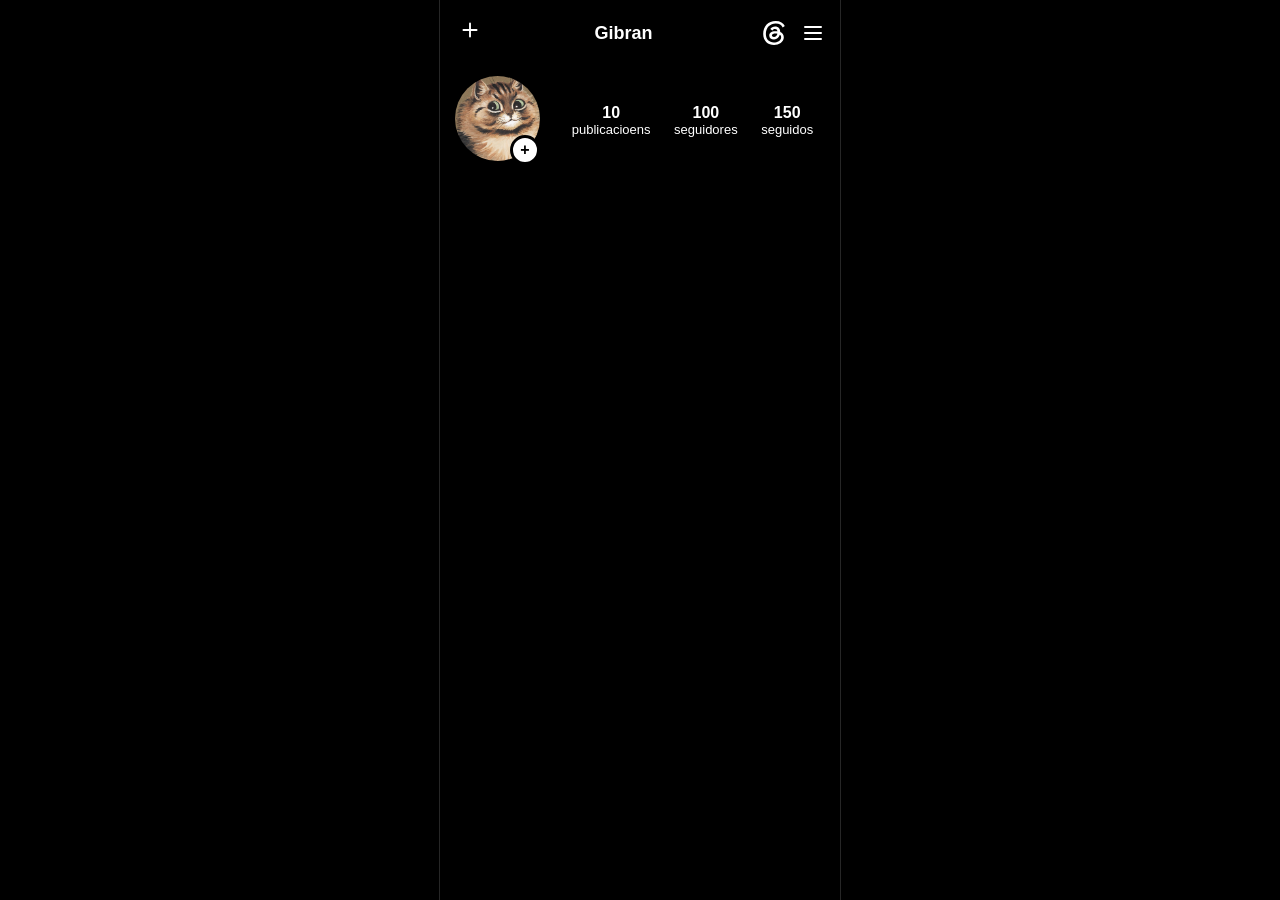
==== 23400611_Rivera_Romero_Gibran_Alonso/U3/instagram/index.html @ 4c6f278c "Actividades hechas el 22 - Oct y otros" ====
<!DOCTYPE html>
<html lang="es">
    <head>
        <meta charset="UTF-8">
        <title>Instagram</title>
        <link rel="stylesheet" href="./css/style.css">
    </head>
    <body>
        <main class="app-container">
            <nav class="nav-container">
                <div class="nav-left">
                    <svg xmlns="http://www.w3.org/2000/svg" width="30" fill="currentColor" class="bi bi-plus" viewBox="0 0 16 16"> <path d="M8 4a.5.5 0 0 1 .5.5v3h3a.5.5 0 0 1 0 1h-3v3a.5.5 0 0 1-1 0v-3h-3a.5.5 0 0 1 0-1h3v-3A.5.5 0 0 1 8 4" /> </svg>
                </div>
                <div class="nav-center">
                    Gibran
                </div>
                <div class="nav-right">
                    <svg aria-label="" class="x1lliihq x1n2onr6 x5n08af" fill="currentColor" height="24" role="img" viewBox="0 0 976.98 1082" width="24"> <title></title> <path class="xcslo1z" d="M770.347,500.347c-1.355-156.85-86.386-251.367-230.025-251.367-95.872,0-176.499,43.362-218.846,112.472l92.823,64.705c24.053-37.942,57.252-69.448,118.231-69.448,68.77,0,104.341,38.281,114.504,109.423-33.2-5.081-66.399-7.791-100.615-7.791-185.646,0-273.049,84.015-273.049,195.131,0,113.149,87.403,179.548,216.136,179.548,141.267,0,225.621-95.194,260.176-213.086,35.91,16.261,60.64,54.203,60.64,111.116,0,152.447-175.822,235.446-324.881,235.446-219.862,0-363.501-144.316-363.501-379.084,0-287.616,190.05-471.907,445.483-471.907,171.418,0,256.11,75.207,313.701,176.16l94.856-66.399C913.308,94.501,773.396,1,563.358,1,228.653,1,.999,238.478.999,583.008c0,315.057,222.911,497.992,488.507,497.992,219.523,0,441.418-128.055,441.418-347.24,0-114.504-65.721-190.389-160.577-233.413ZM485.441,718.854c-48.444,0-91.129-23.036-91.129-65.383,0-66.738,81.983-87.064,162.271-87.064,30.489,0,60.301,2.032,86.725,7.792-18.971,86.725-75.207,144.655-157.867,144.655Z"> </path> </svg>
                    <svg width="24" viewBox="0 0 24 24" fill="none" xmlns="http://www.w3.org/2000/svg" stroke="#ffffff"><g id="SVGRepo_bgCarrier" stroke-width="0"></g><g id="SVGRepo_tracerCarrier" stroke-linecap="round" stroke-linejoin="round"></g><g id="SVGRepo_iconCarrier"> <path d="M4 18L20 18" stroke="#ffffff" stroke-width="2" stroke-linecap="round"></path> <path d="M4 12L20 12" stroke="#ffffff" stroke-width="2" stroke-linecap="round"></path> <path d="M4 6L20 6" stroke="#ffffff" stroke-width="2" stroke-linecap="round"></path> </g></svg>
                </div>
            </nav>

            <header>
                <div class="profile-header">
                    <div class="profile-pic-containter">
                        <img class="profile-pic" src="img/profile_picture.jpg">
                        <div class="add-story-btn">+</div>
                    </div>
                        <div class="profile-stats">
                        <div class="stat-item">
                        <strong>10</strong>
                            <span>publicacioens</span>
                        </div>
                        <div class="stat-item">
                            <strong>100</strong>
                            <span>seguidores</span>
                        </div>
                        <div class="stat-item">
                            <strong>150</strong>
                            <span>seguidos</span>
                    </div>
                </div>
                    </div>
            </header>
        </main>
    </body>
</html>
---- 23400611_Rivera_Romero_Gibran_Alonso/U3/instagram/css/style.css ----
* {
    margin: 0;
    padding: 0;
}

body {
    background-color: black;
    color: white;
    font-family: Arial, Helvetica, sans-serif;
}

.app-container {
    max-width: 400px;
    margin: 0 auto;
    border-left: 1px solid #262626;
    border-right: 1px solid #262626;
    min-height: 100vh;
}

.nav-container {
    display: flex;
    justify-content: space-between;
    align-items: center;
    padding: 15px;
    font-size: 22px;
}

.nav-center {
    font-size: 18px;
    font-weight: bold;
}

.nav-right {
    display: flex;
    gap: 15px;
}

.profile-header {
    display: flex;
    align-items: center;
    padding: 10px 15px 20px 15px;
    gap: 20px;
}

.profile-pic-containter {
    position: relative;
    flex-shrink: 0;
}

.profile-pic {
    width: 85px;
    height: 85px;
    border-radius: 50px;
    object-fit: cover;
}

.add-story-btn {
    position: absolute;
    bottom: 0;
    right: 0;
    background-color: white;
    color: black;
    width: 24px;
    height: 24px;
    display: flex;
    justify-content: center;
    align-items: center;
    font-size: 16px;
    font-weight: bold;
    border: 3px solid black;
    border-radius: 50%;
}

.profile-stats {
    display: flex;
    justify-content: space-around;
    width: 100%;
}

.stat-item {
    display: flex;
    flex-direction: column;
    align-items: center;
    font-size: 13px;
}

.stat-item strong {
    font-size: 16px;
}
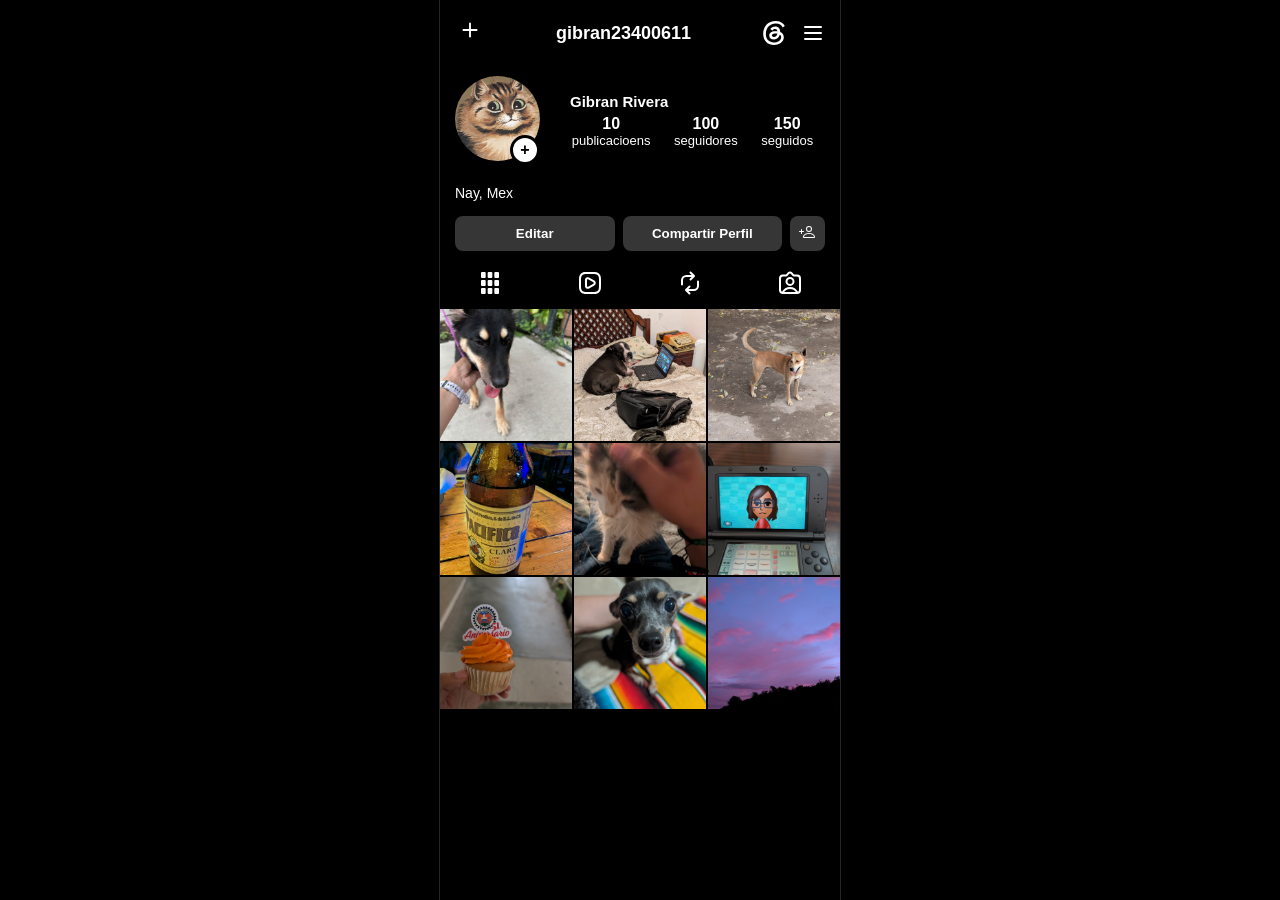
==== commit 461eae19: "Clase del 22 - Oct" ====
--- a/23400611_Rivera_Romero_Gibran_Alonso/U3/instagram/index.html
+++ b/23400611_Rivera_Romero_Gibran_Alonso/U3/instagram/index.html
@@ -12,7 +12,7 @@
                     <svg xmlns="http://www.w3.org/2000/svg" width="30" fill="currentColor" class="bi bi-plus" viewBox="0 0 16 16"> <path d="M8 4a.5.5 0 0 1 .5.5v3h3a.5.5 0 0 1 0 1h-3v3a.5.5 0 0 1-1 0v-3h-3a.5.5 0 0 1 0-1h3v-3A.5.5 0 0 1 8 4" /> </svg>
                 </div>
                 <div class="nav-center">
-                    Gibran
+                    gibran23400611
                 </div>
                 <div class="nav-right">
                     <svg aria-label="" class="x1lliihq x1n2onr6 x5n08af" fill="currentColor" height="24" role="img" viewBox="0 0 976.98 1082" width="24"> <title></title> <path class="xcslo1z" d="M770.347,500.347c-1.355-156.85-86.386-251.367-230.025-251.367-95.872,0-176.499,43.362-218.846,112.472l92.823,64.705c24.053-37.942,57.252-69.448,118.231-69.448,68.77,0,104.341,38.281,114.504,109.423-33.2-5.081-66.399-7.791-100.615-7.791-185.646,0-273.049,84.015-273.049,195.131,0,113.149,87.403,179.548,216.136,179.548,141.267,0,225.621-95.194,260.176-213.086,35.91,16.261,60.64,54.203,60.64,111.116,0,152.447-175.822,235.446-324.881,235.446-219.862,0-363.501-144.316-363.501-379.084,0-287.616,190.05-471.907,445.483-471.907,171.418,0,256.11,75.207,313.701,176.16l94.856-66.399C913.308,94.501,773.396,1,563.358,1,228.653,1,.999,238.478.999,583.008c0,315.057,222.911,497.992,488.507,497.992,219.523,0,441.418-128.055,441.418-347.24,0-114.504-65.721-190.389-160.577-233.413ZM485.441,718.854c-48.444,0-91.129-23.036-91.129-65.383,0-66.738,81.983-87.064,162.271-87.064,30.489,0,60.301,2.032,86.725,7.792-18.971,86.725-75.207,144.655-157.867,144.655Z"> </path> </svg>
@@ -26,22 +26,81 @@
                         <img class="profile-pic" src="img/profile_picture.jpg">
                         <div class="add-story-btn">+</div>
                     </div>
+                    <div class="profile-info">
+                        <h1 class="name">Gibran Rivera</h1>
                         <div class="profile-stats">
-                        <div class="stat-item">
-                        <strong>10</strong>
-                            <span>publicacioens</span>
+                            <div class="stat-item">
+                            <strong>10</strong>
+                                <span>publicacioens</span>
+                            </div>
+                            <div class="stat-item">
+                                <strong>100</strong>
+                                <span>seguidores</span>
+                            </div>
+                            <div class="stat-item">
+                                <strong>150</strong>
+                                <span>seguidos</span>
+                            </div>
                         </div>
-                        <div class="stat-item">
-                            <strong>100</strong>
-                            <span>seguidores</span>
-                        </div>
-                        <div class="stat-item">
-                            <strong>150</strong>
-                            <span>seguidos</span>
                     </div>
                 </div>
-                    </div>
             </header>
+
+            <section class="profile-bio">
+                <p class="bio">Nay, Mex</p>
+                <div class="action-buttons">
+                   <button class="btn">Editar</button> 
+                   <button class="btn">Compartir Perfil</button>
+                   <button class="btn icon-btn">
+                    <svg xmlns="http://www.w3.org/2000/svg" width="16" height="16" fill="currentColor" class="bi bi-person-plus" viewBox="0 0 16 16"> <path d="M6 8a3 3 0 1 0 0-6 3 3 0 0 0 0 6m2-3a2 2 0 1 1-4 0 2 2 0 0 1 4 0m4 8c0 1-1 1-1 1H1s-1 0-1-1 1-4 6-4 6 3 6 4m-1-.004c-.001-.246-.154-.986-.832-1.664C9.516 10.68 8.289 10 6 10s-3.516.68-4.168 1.332c-.678.678-.83 1.418-.832 1.664z" /> <path fill-rule="evenodd" d="M13.5 5a.5.5 0 0 1 .5.5V7h1.5a.5.5 0 0 1 0 1H14v1.5a.5.5 0 0 1-1 0V8h-1.5a.5.5 0 0 1 0-1H13V5.5a.5.5 0 0 1 .5-.5" /> </svg>
+                   </button> 
+                </div>
+            </section>
+
+            <section class="profile-tabs">
+                <div class="tab">
+                    <svg aria-label="Publicaciones" class="x1lliihq x1n2onr6 xyb1xck" fill="currentColor" height="24" role="img" viewBox="0 0 24 24" width="24"> <title>Publicaciones</title> <rect height="6" rx="1" ry="1" width="4.667" x="3" y="1"></rect> <rect height="6" rx="1" ry="1" width="4.667" x="16.333" y="1"></rect> <rect height="6" rx="1" ry="1" width="4.667" x="9.667" y="1"></rect> <rect height="6" rx="1" ry="1" width="4.667" x="3" y="9"></rect> <rect height="6" rx="1" ry="1" width="4.667" x="16.333" y="9"></rect> <rect height="6" rx="1" ry="1" width="4.667" x="9.667" y="9"></rect> <rect height="6" rx="1" ry="1" width="4.667" x="3" y="17"></rect> <rect height="6" rx="1" ry="1" width="4.667" x="16.333" y="17"></rect> <rect height="6" rx="1" ry="1" width="4.667" x="9.667" y="17"></rect> </svg>
+                </div>
+                <div class="tab">
+                    <svg aria-label="Reels" class="x1lliihq x1n2onr6 x5n08af" fill="currentColor" height="24" role="img" viewBox="0 0 24 24" width="24"> <title>Reels</title> <path d="M22.935 7.468c-.063-1.36-.307-2.142-.512-2.67a5.341 5.341 0 0 0-1.27-1.95 5.345 5.345 0 0 0-1.95-1.27c-.53-.206-1.311-.45-2.672-.513C15.333 1.012 14.976 1 12 1s-3.333.012-4.532.065c-1.36.063-2.142.307-2.67.512-.77.298-1.371.69-1.95 1.27a5.36 5.36 0 0 0-1.27 1.95c-.206.53-.45 1.311-.513 2.672C1.012 8.667 1 9.024 1 12s.012 3.333.065 4.532c.063 1.36.307 2.142.512 2.67.297.77.69 1.372 1.27 1.95.58.581 1.181.974 1.95 1.27.53.206 1.311.45 2.672.513C8.667 22.988 9.024 23 12 23s3.333-.012 4.532-.065c1.36-.063 2.142-.307 2.67-.512a5.33 5.33 0 0 0 1.95-1.27 5.356 5.356 0 0 0 1.27-1.95c.206-.53.45-1.311.513-2.672.053-1.198.065-1.555.065-4.531s-.012-3.333-.065-4.532Zm-1.998 8.972c-.05 1.07-.228 1.652-.38 2.04-.197.51-.434.874-.82 1.258a3.362 3.362 0 0 1-1.258.82c-.387.151-.97.33-2.038.379-1.162.052-1.51.063-4.441.063s-3.28-.01-4.44-.063c-1.07-.05-1.652-.228-2.04-.38a3.354 3.354 0 0 1-1.258-.82 3.362 3.362 0 0 1-.82-1.258c-.151-.387-.33-.97-.379-2.038C3.011 15.28 3 14.931 3 12s.01-3.28.063-4.44c.05-1.07.228-1.652.38-2.04.197-.51.434-.875.82-1.26a3.372 3.372 0 0 1 1.258-.819c.387-.15.97-.329 2.038-.378C8.72 3.011 9.069 3 12 3s3.28.01 4.44.063c1.07.05 1.652.228 2.04.38.51.197.874.433 1.258.82.385.382.622.747.82 1.258.151.387.33.97.379 2.038C20.989 8.72 21 9.069 21 12s-.01 3.28-.063 4.44Zm-4.584-6.828-5.25-3a2.725 2.725 0 0 0-2.745.01A2.722 2.722 0 0 0 6.988 9v6c0 .992.512 1.88 1.37 2.379.432.25.906.376 1.38.376.468 0 .937-.123 1.365-.367l5.25-3c.868-.496 1.385-1.389 1.385-2.388s-.517-1.892-1.385-2.388Zm-.993 3.04-5.25 3a.74.74 0 0 1-.748-.003.74.74 0 0 1-.374-.649V9a.74.74 0 0 1 .374-.65.737.737 0 0 1 .748-.002l5.25 3c.341.196.378.521.378.652s-.037.456-.378.651Z"> </path> </svg>
+                </div>
+                <div class="tab">
+                    <svg viewBox="0 0 24 24" width="24" height="24" fill="currentColor" role="img" title="Reposts" class="x14rh7hd" style="--x-color: rgb(var(--ig-secondary-icon));"> <title>Reposts</title> <path d="M19.998 9.497a1 1 0 0 0-1 1v4.228a3.274 3.274 0 0 1-3.27 3.27h-5.313l1.791-1.787a1 1 0 0 0-1.412-1.416L7.29 18.287a1.004 1.004 0 0 0-.294.707v.001c0 .023.012.042.013.065a.923.923 0 0 0 .281.643l3.502 3.504a1 1 0 0 0 1.414-1.414l-1.797-1.798h5.318a5.276 5.276 0 0 0 5.27-5.27v-4.228a1 1 0 0 0-1-1zm-6.41-3.496-1.795 1.795a1 1 0 1 0 1.414 1.414l3.5-3.5a1.003 1.003 0 0 0 0-1.417l-3.5-3.5a1 1 0 0 0-1.414 1.414l1.794 1.794H8.27A5.277 5.277 0 0 0 3 9.271V13.5a1 1 0 0 0 2 0V9.271a3.275 3.275 0 0 1 3.271-3.27z"> </path> </svg>  
+                </div>
+                <div class="tab">
+                    <svg aria-label="Etiquetas" class="x1lliihq x1n2onr6 x1cp0k07" fill="currentColor" height="24" role="img" viewBox="0 0 24 24" width="24"> <title>Etiquetas</title> <path d="M21 7.48a2 2 0 0 0-2-2h-3.046a2.002 2.002 0 0 1-1.506-.683l-1.695-1.939a1 1 0 0 0-1.506 0L9.552 4.797c-.38.434-.93.682-1.506.682H5a2 2 0 0 0-2 2V19l.01.206A2 2 0 0 0 5 21h14a2 2 0 0 0 2-2V7.48ZM23 19a4 4 0 0 1-4 4H5a4 4 0 0 1-3.995-3.794L1 19V7.48a4 4 0 0 1 4-4h3.046l1.696-1.94a3 3 0 0 1 4.516 0l1.696 1.94H19a4 4 0 0 1 4 4V19Z" fill="currentColor"></path> <path d="M14.5 10.419a2.5 2.5 0 1 0-5 0 2.5 2.5 0 0 0 5 0Zm2 0a4.5 4.5 0 1 1-9 0 4.5 4.5 0 0 1 9 0ZM12 16.003c3.511 0 6.555 1.99 8.13 4.906a1 1 0 0 1-1.76.95c-1.248-2.31-3.64-3.857-6.37-3.857S6.878 19.55 5.63 21.86a1 1 0 0 1-1.76-.951c1.575-2.915 4.618-4.906 8.13-4.906Z" fill="currentColor"></path> </svg>
+                </div>
+            </section>
+
+            <section class="gallery">
+                <div class="post">
+                    <img src="./img/1.jpg">
+                </div>
+                <div class="post">
+                    <img src="./img/2.jpg">
+                </div>
+                <div class="post">
+                    <img src="./img/3.jpg">
+                </div>
+                <div class="post">
+                    <img src="./img/4.jpg">
+                </div>
+                <div class="post">
+                    <img src="./img/5.jpg">
+                </div>
+                <div class="post">
+                    <img src="./img/6.jpg">
+                </div>
+                <div class="post">
+                    <img src="./img/7.jpg">
+                </div>
+                <div class="post">
+                    <img src="./img/8.jpg">
+                </div>
+                <div class="post">
+                    <img src="./img/9.jpg">
+                </div>
+            </section>
         </main>
     </body>
 </html>
--- a/23400611_Rivera_Romero_Gibran_Alonso/U3/instagram/css/style.css
+++ b/23400611_Rivera_Romero_Gibran_Alonso/U3/instagram/css/style.css
@@ -71,6 +71,18 @@
     border-radius: 50%;
 }
 
+.profile-info {
+    flex: 1;
+    min-width: 0;
+}
+
+.name {
+    font-size: 15px;
+    font-weight: bold;
+    margin-bottom: 5px;
+    margin-left: 10px;
+}
+
 .profile-stats {
     display: flex;
     justify-content: space-around;
@@ -86,4 +98,58 @@
 
 .stat-item strong {
     font-size: 16px;
+}
+
+.profile-bio {
+    padding: 0 15px 20px 15px;
+}
+
+.bio {
+    font-size: 14px;
+    margin-bottom: 15px;
+}
+
+.action-buttons {
+    display: flex;
+    gap: 8px;
+}
+
+.btn {
+    flex: 1;
+    background-color: #363636;
+    color: white;
+    border: none;
+    padding: 8px 0;
+    border-radius: 8px;
+    font-weight: bold;
+}
+
+.icon-btn {
+    flex: 0 0 35px;
+    transform: scaleX(-1)
+}
+
+.profile-tabs {
+    display: flex;
+    justify-content: space-around;
+    align-items: center;
+    margin-bottom: 10px;
+}
+
+.gallery {
+    display: grid;
+    grid-template-columns: repeat(3, 1fr);
+    gap: 2px
+}
+
+.post {
+    background-color: #262626;
+    aspect-ratio: 1/1;
+    overflow: hidden;
+}
+
+.post img {
+    width: 100%;
+    height: 100%;
+    object-fit: cover;
 }
